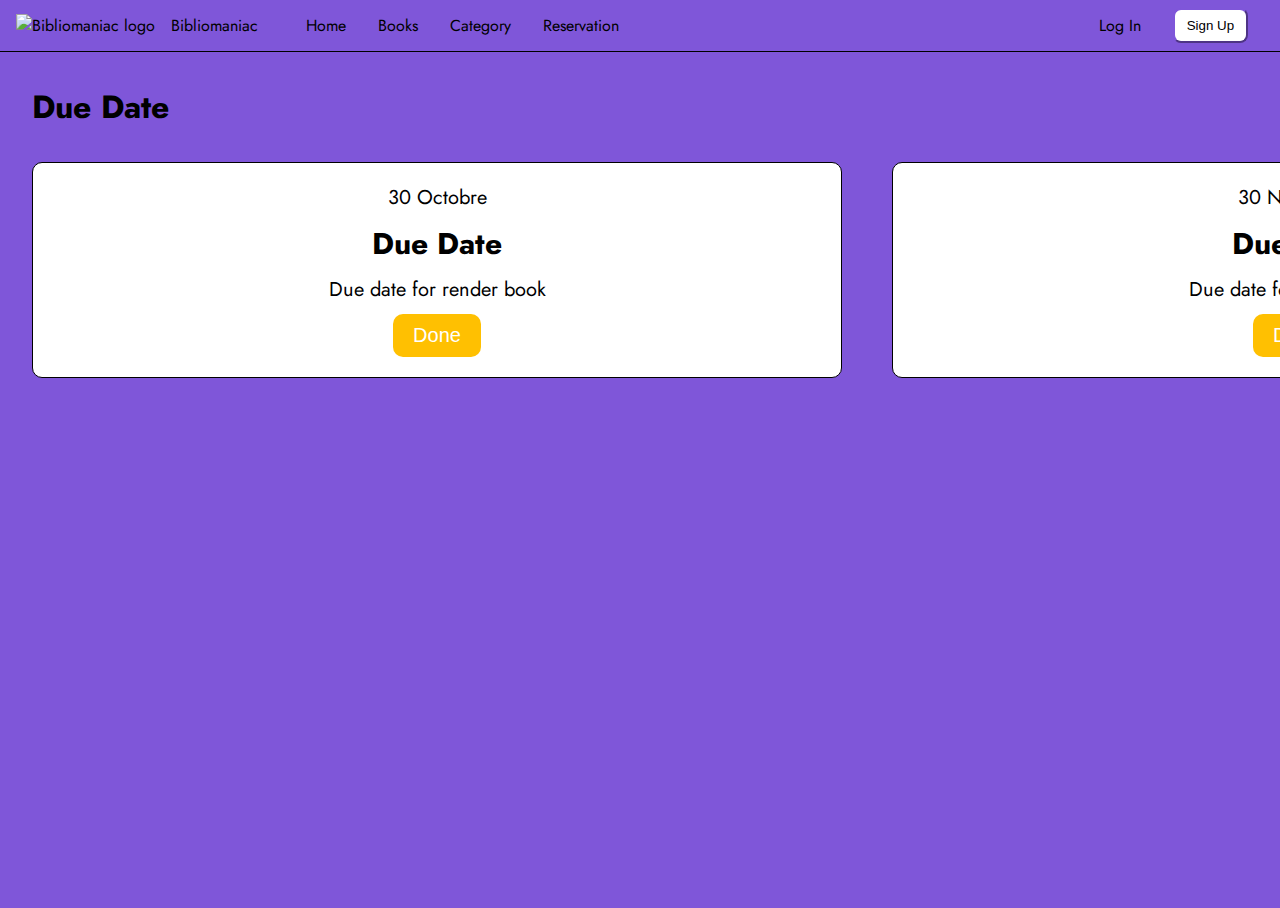
==== pages/booking.html @ 0f1bc490 "Creation of Due Date section, Card for Due Date and Scroll x axis" ====
<!DOCTYPE html>
<html lang="en">

<head>
    <meta charset="UTF-8" />
    <meta name="viewport" content="width=device-width, initial-scale=1.0" />
    <title>Bibliomaniac - Booking</title>
    <link href="../styles/index.css" rel="stylesheet" />
</head>

<style>
    body {
        background-color: #7F56D9;
    }

    .desktop-nav {
        .btn-grp {
            .btn {
                background-color: #ffffff;
                color: #000;
            }
        }
    }
</style>
<body>
    <header>
        <!-- Title mobile view -->
        <h1 class="mobile-title">Due Date</h1>
        <!-- Navigation mobile view -->
        <nav class="mobile-nav">
            <ul>
                <li>
                    <a href="index.html">
                        <svg class="nav-icon" xmlns="http://www.w3.org/2000/svg" viewBox="0 0 576 512">
                            <!--!Font Awesome Free 6.6.0 by @fontawesome - https://fontawesome.com License - https://fontawesome.com/license/free Copyright 2024 Fonticons, Inc.-->
                            <path
                                d="M575.8 255.5c0 18-15 32.1-32 32.1l-32 0 .7 160.2c0 2.7-.2 5.4-.5 8.1l0 16.2c0 22.1-17.9 40-40 40l-16 0c-1.1 0-2.2 0-3.3-.1c-1.4 .1-2.8 .1-4.2 .1L416 512l-24 0c-22.1 0-40-17.9-40-40l0-24 0-64c0-17.7-14.3-32-32-32l-64 0c-17.7 0-32 14.3-32 32l0 64 0 24c0 22.1-17.9 40-40 40l-24 0-31.9 0c-1.5 0-3-.1-4.5-.2c-1.2 .1-2.4 .2-3.6 .2l-16 0c-22.1 0-40-17.9-40-40l0-112c0-.9 0-1.9 .1-2.8l0-69.7-32 0c-18 0-32-14-32-32.1c0-9 3-17 10-24L266.4 8c7-7 15-8 22-8s15 2 21 7L564.8 231.5c8 7 12 15 11 24z" />
                        </svg>
                    </a>
                </li>
                <li>
                    <a href="books.html">
                        <svg class="nav-icon" xmlns="http://www.w3.org/2000/svg" viewBox="0 0 576 512">
                            <!--!Font Awesome Free 6.6.0 by @fontawesome - https://fontawesome.com License - https://fontawesome.com/license/free Copyright 2024 Fonticons, Inc.-->
                            <path
                                d="M249.6 471.5c10.8 3.8 22.4-4.1 22.4-15.5l0-377.4c0-4.2-1.6-8.4-5-11C247.4 52 202.4 32 144 32C93.5 32 46.3 45.3 18.1 56.1C6.8 60.5 0 71.7 0 83.8L0 454.1c0 11.9 12.8 20.2 24.1 16.5C55.6 460.1 105.5 448 144 448c33.9 0 79 14 105.6 23.5zm76.8 0C353 462 398.1 448 432 448c38.5 0 88.4 12.1 119.9 22.6c11.3 3.8 24.1-4.6 24.1-16.5l0-370.3c0-12.1-6.8-23.3-18.1-27.6C529.7 45.3 482.5 32 432 32c-58.4 0-103.4 20-123 35.6c-3.3 2.6-5 6.8-5 11L304 456c0 11.4 11.7 19.3 22.4 15.5z" />
                        </svg>
                    </a>
                </li>
                <li>
                    <a href="category.html">
                        <svg class="nav-icon" xmlns="http://www.w3.org/2000/svg" viewBox="0 0 512 512">
                            <!--!Font Awesome Free 6.6.0 by @fontawesome - https://fontawesome.com License - https://fontawesome.com/license/free Copyright 2024 Fonticons, Inc.-->
                            <path
                                d="M40 48C26.7 48 16 58.7 16 72l0 48c0 13.3 10.7 24 24 24l48 0c13.3 0 24-10.7 24-24l0-48c0-13.3-10.7-24-24-24L40 48zM192 64c-17.7 0-32 14.3-32 32s14.3 32 32 32l288 0c17.7 0 32-14.3 32-32s-14.3-32-32-32L192 64zm0 160c-17.7 0-32 14.3-32 32s14.3 32 32 32l288 0c17.7 0 32-14.3 32-32s-14.3-32-32-32l-288 0zm0 160c-17.7 0-32 14.3-32 32s14.3 32 32 32l288 0c17.7 0 32-14.3 32-32s-14.3-32-32-32l-288 0zM16 232l0 48c0 13.3 10.7 24 24 24l48 0c13.3 0 24-10.7 24-24l0-48c0-13.3-10.7-24-24-24l-48 0c-13.3 0-24 10.7-24 24zM40 368c-13.3 0-24 10.7-24 24l0 48c0 13.3 10.7 24 24 24l48 0c13.3 0 24-10.7 24-24l0-48c0-13.3-10.7-24-24-24l-48 0z" />
                        </svg>
                    </a>
                </li>
                <li>
                    <a href="reservation.html">
                        <svg class="nav-icon" xmlns="http://www.w3.org/2000/svg" viewBox="0 0 384 512">
                            <!--!Font Awesome Free 6.6.0 by @fontawesome - https://fontawesome.com License - https://fontawesome.com/license/free Copyright 2024 Fonticons, Inc.-->
                            <path
                                d="M384 64c0-35.3-28.7-64-64-64L64 0C28.7 0 0 28.7 0 64L0 448c0 35.3 28.7 64 64 64l256 0c35.3 0 64-28.7 64-64l0-384zM128 192a64 64 0 1 1 128 0 64 64 0 1 1 -128 0zM80 356.6c0-37.9 30.7-68.6 68.6-68.6l86.9 0c37.9 0 68.6 30.7 68.6 68.6c0 15.1-12.3 27.4-27.4 27.4l-169.1 0C92.3 384 80 371.7 80 356.6z" />
                        </svg>
                    </a>
                </li>
            </ul>
        </nav>
        <!-- Navigation desktop view -->
        <nav class="desktop-nav">
            <ul>
                <div class="nav-item">
                    <figure>
                        <img src="../images/Logomark.svg" alt="Bibliomaniac logo" />
                        <figcaption>Bibliomaniac</figcaption>
                    </figure>
                    <li><a href="index.html">Home</a></li>
                    <li><a href="books.html">Books</a></li>
                    <li><a href="category.html">Category</a></li>
                    <li><a href="reservation.html">Reservation</a></li>
                </div>
                <div class="btn-grp">
                    <li><a href="pages/login.html">Log In</a></li>
                    <li><button class="btn" href="register.html">Sign Up</button></li>
                </div>
            </ul>
        </nav>
    </header>

    <main>
        <!-- Title desktop view -->
        <h1 class="desktop-title">Due Date</h1>
        <!-- Due date section -->
        <section class="due-date-container">
            <article class="due-date">
                <p>30 Octobre</p>
                <h2>Due Date</h2>
                <p>Due date for render book</p>
                <button>Done</button>
            </article>
            <article class="due-date">
                <p>30 November</p>
                <h2>Due Date</h2>
                <p>Due date for render book</p>
                <button>Done</button>
            </article>
        </section>
    </main>
</body>
</html>
---- styles/index.css ----
@import url("feature/activity_card.css");
@import url("feature/navbar.css");
@import url("feature/popular_books.css");
@import url("feature/categories.css");
@import url("feature/due_date.css");
@import url("screen/login.css");

* {
    margin: 0;
    padding: 0;
}

body {
    height: 100vh;
    overflow: auto;
}

main {
    padding-bottom: 50px;
}

@media screen and (max-width: 800px) {
    .desktop-nav,
    .desktop-title {
        display: none;
    }

    .popular-books {
        .popular-book{
            display: flex;
            flex-direction: column;
        }
    }

    .categories{
        .categories-container {
            display: flex;
            flex-direction: column;
        }
        .category {
            width: 80%;
        }
    }
}

@media screen and (min-width: 800px) {
    .mobile-title,
    .mobile-nav {
        display: none;
    }

}
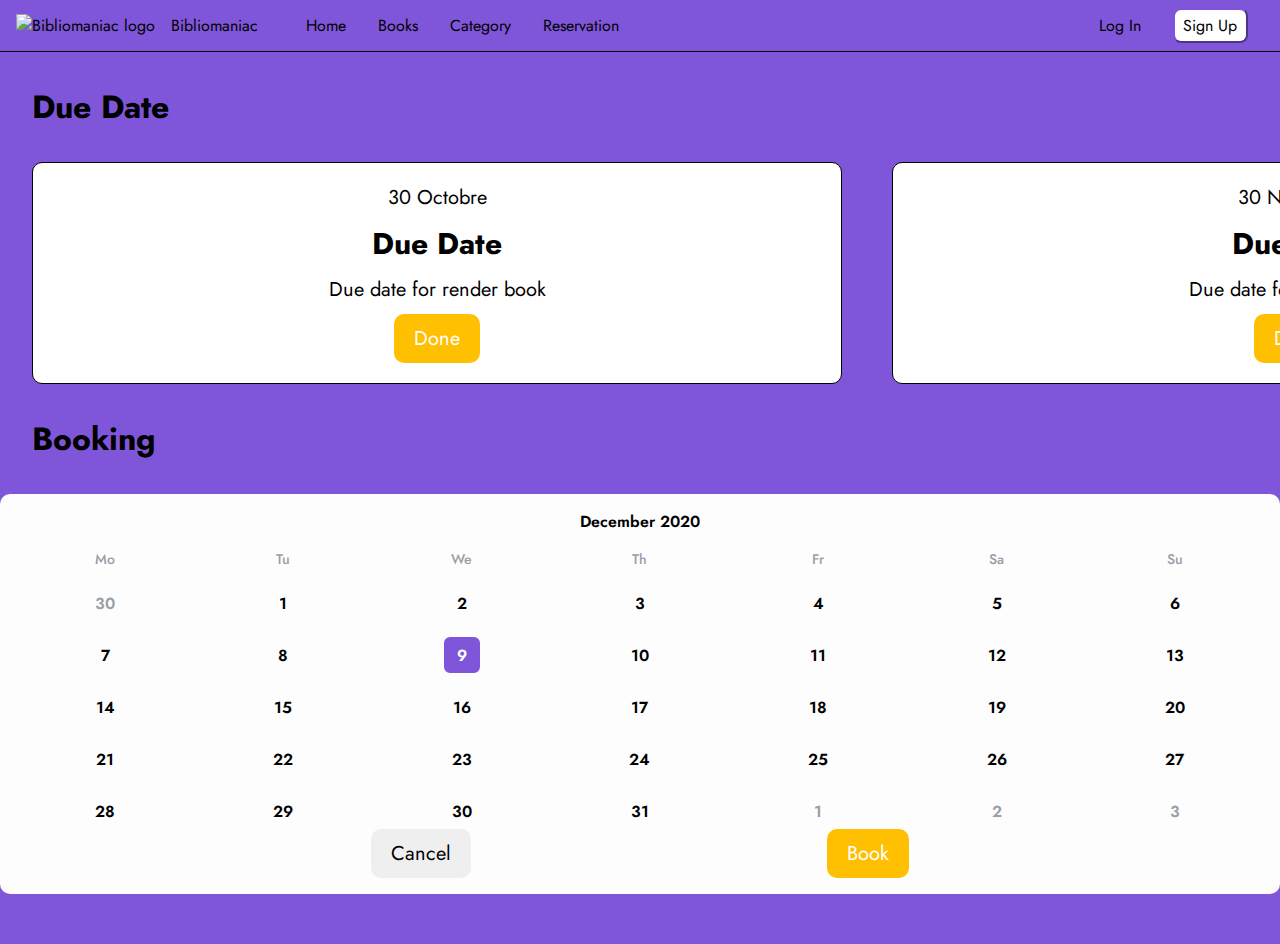
==== commit b2056bb8: "Feat : Add Calendar section for booking + CSS Rules" ====
--- a/pages/booking.html
+++ b/pages/booking.html
@@ -106,6 +106,64 @@
                 <button>Done</button>
             </article>
         </section>
+
+        <h1 class="datepicker-title">Booking</h1>
+        <!-- Booking section -->
+        <section class="datepicker">
+            <div class="datepicker-top">
+                <div class="month-selector">
+                    <span class="month-name">December 2020</span>
+                </div>
+            </div>
+            <div class="datepicker-calendar">
+                <span class="day">Mo</span>
+                <span class="day">Tu</span>
+                <span class="day">We</span>
+                <span class="day">Th</span>
+                <span class="day">Fr</span>
+                <span class="day">Sa</span>
+                <span class="day">Su</span>
+                <button class="date faded">30</button>
+                <button class="date">1</button>
+                <button class="date">2</button>
+                <button class="date">3</button>
+                <button class="date">4</button>
+                <button class="date">5</button>
+                <button class="date">6</button>
+                <button class="date">7</button>
+                <button class="date">8</button>
+                <button class="date current-day">9</button>
+                <button class="date">10</button>
+                <button class="date">11</button>
+                <button class="date">12</button>
+                <button class="date">13</button>
+                <button class="date">14</button>
+                <button class="date">15</button>
+                <button class="date">16</button>
+                <button class="date">17</button>
+                <button class="date">18</button>
+                <button class="date">19</button>
+                <button class="date">20</button>
+                <button class="date">21</button>
+                <button class="date">22</button>
+                <button class="date">23</button>
+                <button class="date">24</button>
+                <button class="date">25</button>
+                <button class="date">26</button>
+                <button class="date">27</button>
+                <button class="date">28</button>
+                <button class="date">29</button>
+                <button class="date">30</button>
+                <button class="date">31</button>
+                <button class="date faded">1</button>
+                <button class="date faded">2</button>
+                <button class="date faded">3</button>
+            </div>
+            <div class="btn-grp">
+                <button class="btn">Cancel</button>
+                <button class="btn validate">Book</button>
+            </div>
+        </section>
     </main>
 </body>
 </html>--- a/styles/index.css
+++ b/styles/index.css
@@ -3,6 +3,7 @@
 @import url("feature/popular_books.css");
 @import url("feature/categories.css");
 @import url("feature/due_date.css");
+@import url("feature/calendar.css");
 @import url("screen/login.css");
 
 * {
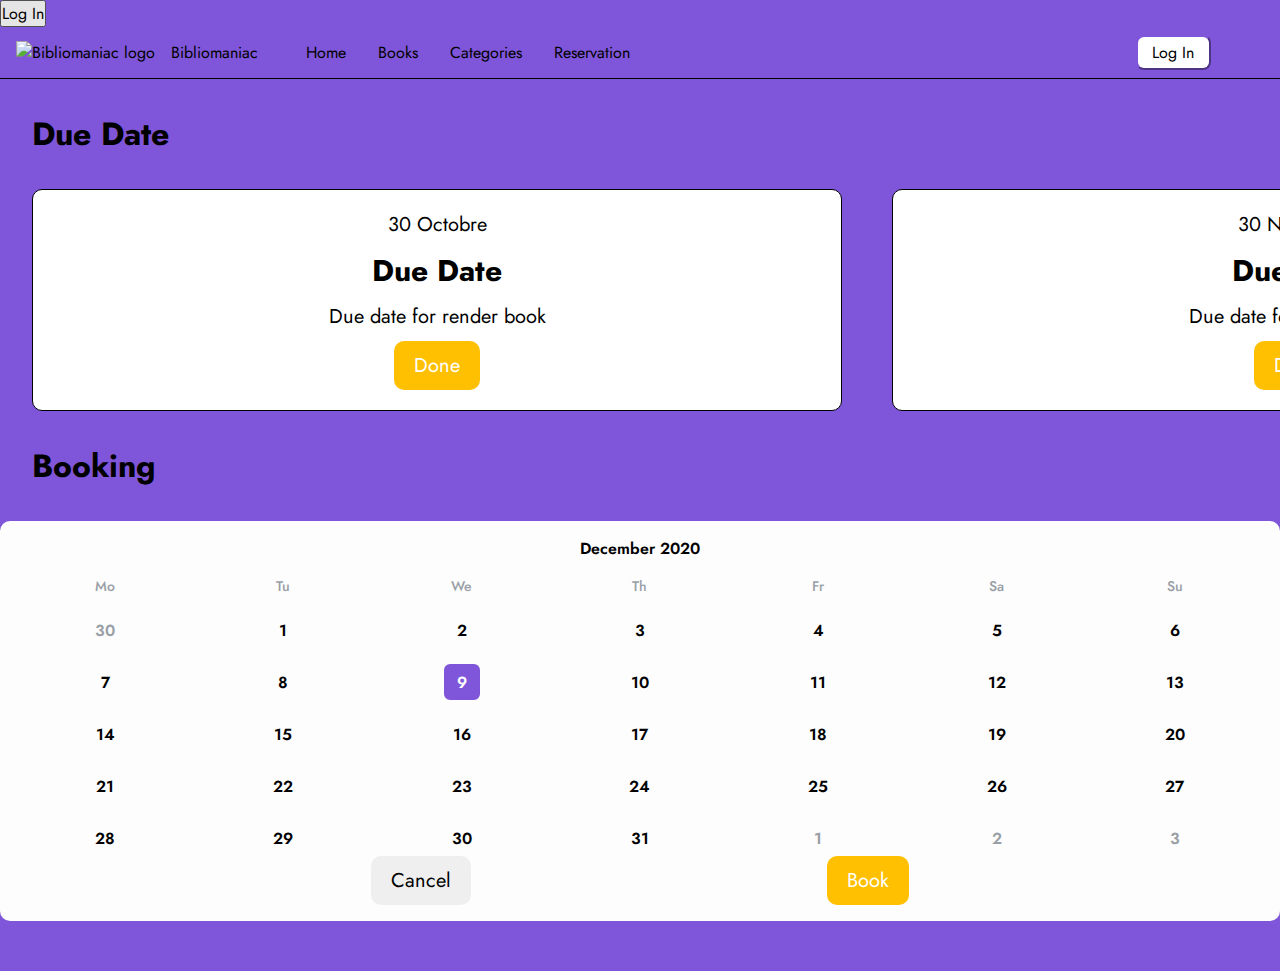
==== commit 9ac41ff1: "Fix : Error on login href and add mobile header to pages Booking and Categories" ====
--- a/pages/booking.html
+++ b/pages/booking.html
@@ -25,12 +25,15 @@
 <body>
     <header>
         <!-- Title mobile view -->
-        <h1 class="mobile-title">Due Date</h1>
+        <section class="mobile-header">
+            <h1 class="mobile-title">Due Date</h1>
+            <button class="btn" href="login.html">Log In</button>
+        </section>
         <!-- Navigation mobile view -->
         <nav class="mobile-nav">
             <ul>
                 <li>
-                    <a href="index.html">
+                    <a href="../index.html">
                         <svg class="nav-icon" xmlns="http://www.w3.org/2000/svg" viewBox="0 0 576 512">
                             <!--!Font Awesome Free 6.6.0 by @fontawesome - https://fontawesome.com License - https://fontawesome.com/license/free Copyright 2024 Fonticons, Inc.-->
                             <path
@@ -48,7 +51,7 @@
                     </a>
                 </li>
                 <li>
-                    <a href="category.html">
+                    <a href="categories.html">
                         <svg class="nav-icon" xmlns="http://www.w3.org/2000/svg" viewBox="0 0 512 512">
                             <!--!Font Awesome Free 6.6.0 by @fontawesome - https://fontawesome.com License - https://fontawesome.com/license/free Copyright 2024 Fonticons, Inc.-->
                             <path
@@ -57,7 +60,7 @@
                     </a>
                 </li>
                 <li>
-                    <a href="reservation.html">
+                    <a href="booking.html">
                         <svg class="nav-icon" xmlns="http://www.w3.org/2000/svg" viewBox="0 0 384 512">
                             <!--!Font Awesome Free 6.6.0 by @fontawesome - https://fontawesome.com License - https://fontawesome.com/license/free Copyright 2024 Fonticons, Inc.-->
                             <path
@@ -75,14 +78,13 @@
                         <img src="../images/Logomark.svg" alt="Bibliomaniac logo" />
                         <figcaption>Bibliomaniac</figcaption>
                     </figure>
-                    <li><a href="index.html">Home</a></li>
+                    <li><a href="../index.html">Home</a></li>
                     <li><a href="books.html">Books</a></li>
-                    <li><a href="category.html">Category</a></li>
+                    <li><a href="categories.html">Categories</a></li>
                     <li><a href="reservation.html">Reservation</a></li>
                 </div>
                 <div class="btn-grp">
-                    <li><a href="pages/login.html">Log In</a></li>
-                    <li><button class="btn" href="register.html">Sign Up</button></li>
+                    <li><button class="btn" href="login.html">Log In</button></li>
                 </div>
             </ul>
         </nav>
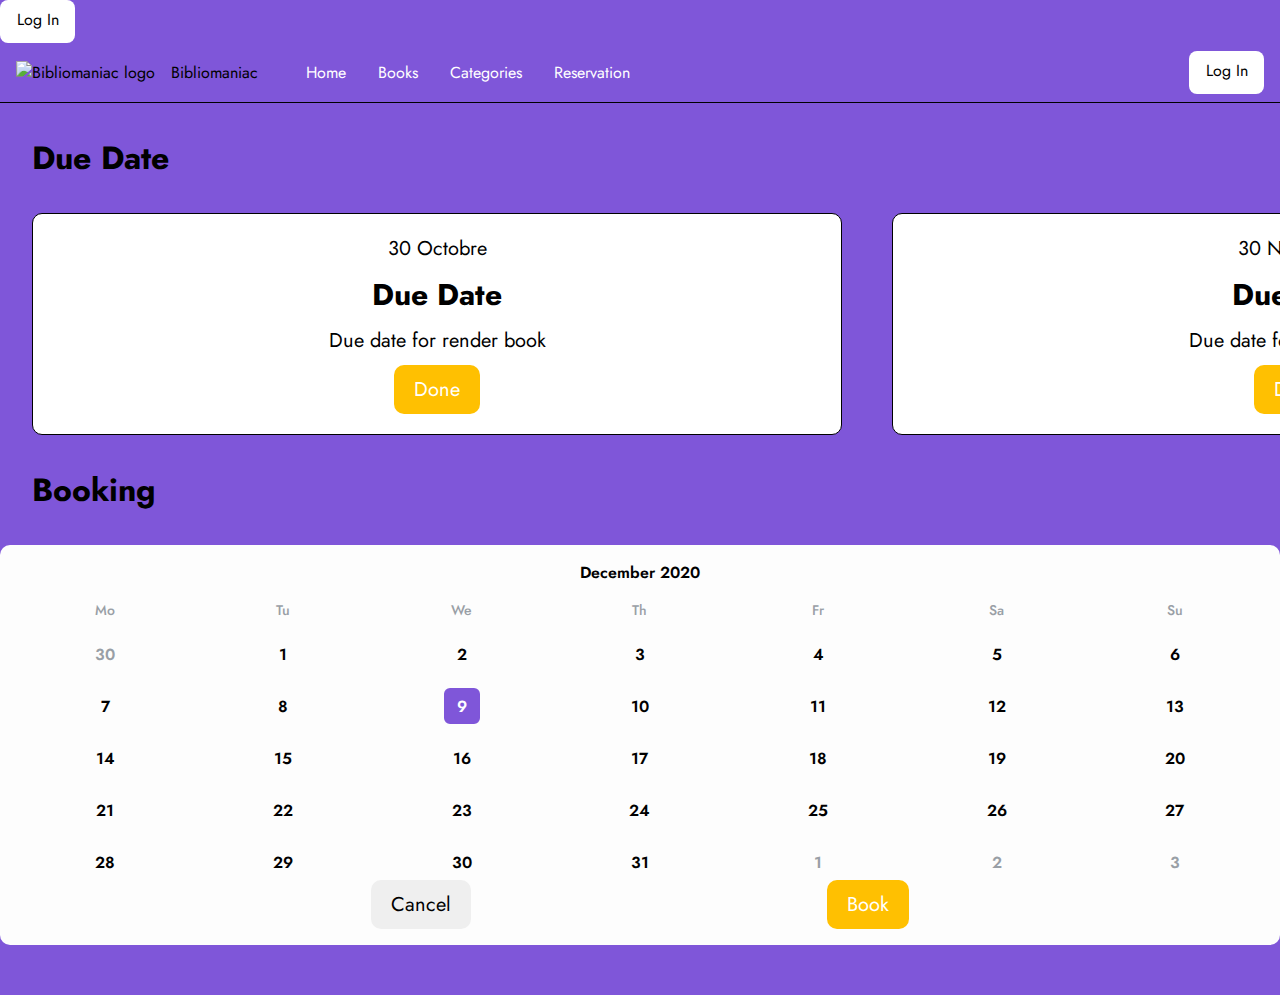
==== commit fce1a8e0: "Fix : Correction of login link, remplace button by a balise" ====
--- a/pages/booking.html
+++ b/pages/booking.html
@@ -14,20 +14,28 @@
     }
 
     .desktop-nav {
-        .btn-grp {
-            .btn {
-                background-color: #ffffff;
-                color: #000;
-            }
+        .nav-item li a {
+            color: #ffffff;
+        }
+        .btn-grp .btn {
+            background-color: #ffffff;
+            color: #000;
         }
     }
+
+    .mobile-header .btn {
+        background-color: #ffffff;
+        color: #000;
+    }
+
 </style>
+
 <body>
     <header>
         <!-- Title mobile view -->
         <section class="mobile-header">
             <h1 class="mobile-title">Due Date</h1>
-            <button class="btn" href="login.html">Log In</button>
+            <a class="btn" href="pages/login.html">Log In</a>
         </section>
         <!-- Navigation mobile view -->
         <nav class="mobile-nav">
@@ -84,7 +92,7 @@
                     <li><a href="reservation.html">Reservation</a></li>
                 </div>
                 <div class="btn-grp">
-                    <li><button class="btn" href="login.html">Log In</button></li>
+                    <a class="btn" href="pages/login.html">Log In</a>
                 </div>
             </ul>
         </nav>
